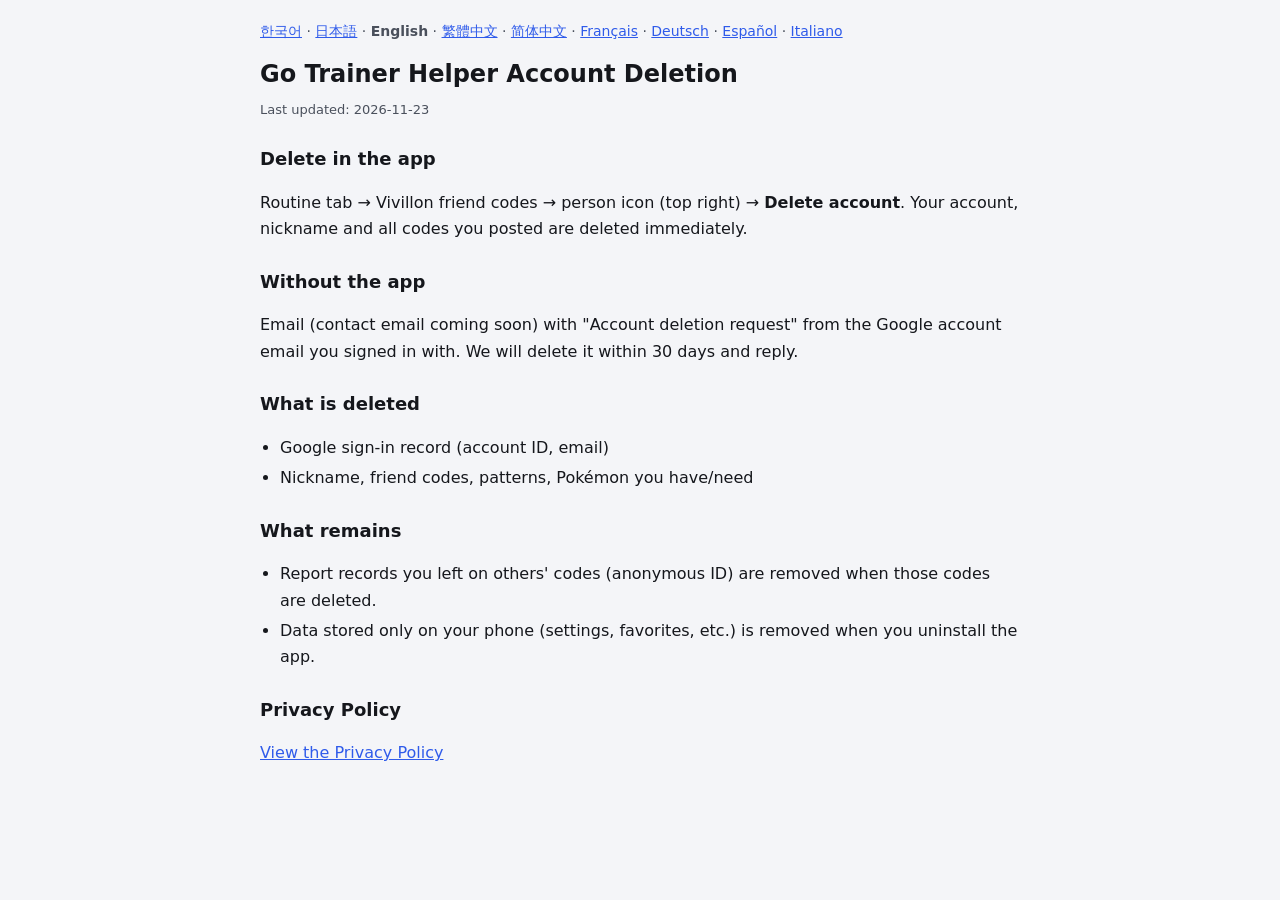
==== docs/delete-account.html @ aec9a299 "개인정보처리방침·계정 삭제 안내 페이지 (9개 언어, GitHub Pages /docs) Co-Authored-By: Claude Opus 5.5 <noreply@anthropic" ====
<!doctype html><html><head><meta charset="utf-8"><meta name="viewport" content="width=device-width,initial-scale=1"><title>Go Trainer Helper</title><link rel="stylesheet" href="style.css"></head><body><div id="app"></div><script src="site.js"></script><script>render({"ko": {"title": "Go Trainer Helper 계정 삭제 안내", "updated": "최종 수정: 2026-11-23", "sections": [["앱에서 바로 지우기", "루틴 탭 → 비비용 친추코드 → 오른쪽 위 사람 아이콘 → <b>계정 삭제</b>. 계정과 닉네임, 올린 모든 친구 코드가 즉시 지워집니다."], ["앱이 없을 때", "로그인에 쓴 구글 계정 이메일로 {mail} 에 \"계정 삭제 요청\"이라고 보내 주세요. 30일 안에 지우고 답장드립니다."], ["지워지는 정보", ["구글 로그인 기록(계정 ID·이메일)", "닉네임, 친구 코드, 무늬, 보유·필요 포켓몬"]], ["남는 정보", ["다른 사람 코드에 남긴 신고 기록(익명 ID)은 그 코드가 지워질 때 함께 지워집니다.", "휴대폰에만 저장된 정보(설정·즐겨찾기 등)는 앱을 지우면 지워집니다."]], ["개인정보처리방침", "<a href=\"privacy.html\">개인정보처리방침 보기</a>"]]}, "en": {"title": "Go Trainer Helper Account Deletion", "updated": "Last updated: 2026-11-23", "sections": [["Delete in the app", "Routine tab → Vivillon friend codes → person icon (top right) → <b>Delete account</b>. Your account, nickname and all codes you posted are deleted immediately."], ["Without the app", "Email {mail} with \"Account deletion request\" from the Google account email you signed in with. We will delete it within 30 days and reply."], ["What is deleted", ["Google sign-in record (account ID, email)", "Nickname, friend codes, patterns, Pokémon you have/need"]], ["What remains", ["Report records you left on others' codes (anonymous ID) are removed when those codes are deleted.", "Data stored only on your phone (settings, favorites, etc.) is removed when you uninstall the app."]], ["Privacy Policy", "<a href=\"privacy.html\">View the Privacy Policy</a>"]]}, "ja": {"title": "Go Trainer Helper アカウント削除のご案内", "updated": "最終更新：2026-11-23", "sections": [["アプリで削除", "ルーティンタブ → ビビヨン用フレンドコード → 右上の人のアイコン → <b>アカウント削除</b>。アカウント、ニックネーム、投稿したすべてのコードがすぐに削除されます。"], ["アプリがない場合", "ログインに使ったGoogleアカウントのメールから {mail} へ「アカウント削除依頼」と送ってください。30日以内に削除してご返信します。"], ["削除される情報", ["Googleログイン記録（アカウントID・メール）", "ニックネーム、フレンドコード、模様、持っている・ほしいポケモン"]], ["残る情報", ["他の人のコードに残した通報記録（匿名ID）は、そのコードが削除されると一緒に消えます。", "端末内だけの情報（設定・お気に入りなど）はアプリを削除すると消えます。"]], ["プライバシーポリシー", "<a href=\"privacy.html\">プライバシーポリシーを見る</a>"]]}, "zh-Hant": {"title": "Go Trainer Helper 帳號刪除說明", "updated": "最後更新：2026-11-23", "sections": [["在應用程式中刪除", "例行公事分頁 → 彩粉蝶好友代碼 → 右上角人像圖示 → <b>刪除帳號</b>。帳號、暱稱與你上傳的所有代碼會立即刪除。"], ["沒有應用程式時", "請用登入時使用的 Google 帳號信箱寄信到 {mail}，主旨寫「刪除帳號申請」。我們會在 30 天內刪除並回覆。"], ["會刪除的資訊", ["Google 登入紀錄（帳號 ID、電子郵件）", "暱稱、好友代碼、花紋、擁有/需要的寶可夢"]], ["會留下的資訊", ["你在他人代碼留下的檢舉紀錄（匿名 ID）會在該代碼刪除時一併刪除。", "只存在手機的資料（設定、我的最愛等）會在刪除應用程式時刪除。"]], ["隱私權政策", "<a href=\"privacy.html\">查看隱私權政策</a>"]]}, "zh-Hans": {"title": "Go Trainer Helper 账号删除说明", "updated": "最后更新：2026-11-23", "sections": [["在应用中删除", "例行事项标签 → 彩粉蝶好友代码 → 右上角人像图标 → <b>删除账号</b>。账号、昵称与你上传的所有代码会立即删除。"], ["没有应用时", "请用登录时使用的 Google 账号邮箱发信到 {mail}，主题写“删除账号申请”。我们会在 30 天内删除并回复。"], ["会删除的信息", ["Google 登录记录（账号 ID、电子邮件）", "昵称、好友代码、花纹、拥有/需要的宝可梦"]], ["会保留的信息", ["你在他人代码留下的举报记录（匿名 ID）会在该代码删除时一并删除。", "只存在手机的数据（设置、收藏等）会在卸载应用时删除。"]], ["隐私政策", "<a href=\"privacy.html\">查看隐私政策</a>"]]}, "fr": {"title": "Go Trainer Helper – Suppression du compte", "updated": "Dernière mise à jour : 23/11/2026", "sections": [["Supprimer dans l'application", "Onglet Routine → Codes ami Prismillon → icône de personne (en haut à droite) → <b>Supprimer le compte</b>. Votre compte, votre pseudo et tous vos codes sont supprimés immédiatement."], ["Sans l'application", "Écrivez à {mail} avec l'objet « Demande de suppression de compte » depuis l'adresse Google utilisée pour la connexion. Nous supprimerons tout sous 30 jours et vous répondrons."], ["Ce qui est supprimé", ["Données de connexion Google (identifiant, e-mail)", "Pseudo, codes ami, motifs, Pokémon possédés/recherchés"]], ["Ce qui reste", ["Les signalements laissés sur les codes d'autres personnes (identifiant anonyme) sont supprimés avec ces codes.", "Les données stockées uniquement sur le téléphone (paramètres, favoris…) sont supprimées en désinstallant l'application."]], ["Politique de confidentialité", "<a href=\"privacy.html\">Voir la politique de confidentialité</a>"]]}, "de": {"title": "Go Trainer Helper – Kontolöschung", "updated": "Zuletzt aktualisiert: 23.11.2026", "sections": [["In der App löschen", "Tab Routine → Vivillon-Freundescodes → Personensymbol (oben rechts) → <b>Konto löschen</b>. Konto, Spitzname und alle veröffentlichten Codes werden sofort gelöscht."], ["Ohne die App", "Schreibe von der E-Mail-Adresse deines Google-Kontos an {mail} mit dem Betreff „Antrag auf Kontolöschung“. Wir löschen alles innerhalb von 30 Tagen und antworten dir."], ["Was gelöscht wird", ["Google-Anmeldedaten (Konto-ID, E-Mail)", "Spitzname, Freundescodes, Muster, Pokémon, die du hast/suchst"]], ["Was bleibt", ["Meldungen bei Codes anderer (anonyme ID) werden mit diesen Codes gelöscht.", "Nur auf dem Handy gespeicherte Daten (Einstellungen, Favoriten usw.) werden beim Deinstallieren gelöscht."]], ["Datenschutzerklärung", "<a href=\"privacy.html\">Datenschutzerklärung ansehen</a>"]]}, "es": {"title": "Go Trainer Helper – Eliminación de cuenta", "updated": "Última actualización: 23/11/2026", "sections": [["Eliminar en la app", "Pestaña Rutina → Códigos de amigo de Vivillon → icono de persona (arriba a la derecha) → <b>Eliminar cuenta</b>. Tu cuenta, tu apodo y todos tus códigos se eliminan al instante."], ["Sin la app", "Escribe a {mail} con el asunto «Solicitud de eliminación de cuenta» desde el correo de la cuenta de Google con la que iniciaste sesión. La eliminaremos en un plazo de 30 días y te responderemos."], ["Qué se elimina", ["Registro de inicio de sesión de Google (ID de cuenta, correo)", "Apodo, códigos de amigo, diseños, Pokémon que tienes/buscas"]], ["Qué queda", ["Las denuncias en códigos de otros (ID anónimo) se borran cuando se eliminan esos códigos.", "Los datos guardados solo en el teléfono (ajustes, favoritos, etc.) se borran al desinstalar la app."]], ["Política de privacidad", "<a href=\"privacy.html\">Ver la política de privacidad</a>"]]}, "it": {"title": "Go Trainer Helper – Eliminazione dell'account", "updated": "Ultimo aggiornamento: 23/11/2026", "sections": [["Eliminare nell'app", "Scheda Routine → Codici amico Vivillon → icona persona (in alto a destra) → <b>Elimina account</b>. Account, nickname e tutti i codici pubblicati vengono eliminati subito."], ["Senza l'app", "Scrivi a {mail} con oggetto «Richiesta di eliminazione account» dall'email dell'account Google usato per l'accesso. Lo elimineremo entro 30 giorni e ti risponderemo."], ["Cosa viene eliminato", ["Dati di accesso Google (ID account, email)", "Nickname, codici amico, motivi, Pokémon che hai/cerchi"]], ["Cosa resta", ["Le segnalazioni sui codici di altri (ID anonimo) vengono eliminate insieme a quei codici.", "I dati salvati solo sul telefono (impostazioni, preferiti ecc.) vengono eliminati disinstallando l'app."]], ["Informativa sulla privacy", "<a href=\"privacy.html\">Leggi l'informativa sulla privacy</a>"]]}});</script></body></html>
---- docs/style.css ----
:root{--bg:#f4f5f8;--card:#fff;--text:#15171c;--sub:#4a505c;--accent:#2f5bea;--line:#e4e6eb}
@media (prefers-color-scheme:dark){:root{--bg:#0f1424;--card:#18213a;--text:#f3f6ff;--sub:#b8c3e3;--accent:#52e5ff;--line:#33426a}}
body{margin:0;background:var(--bg);color:var(--text);font:16px/1.65 system-ui,-apple-system,"Noto Sans KR",sans-serif}
#app{max-width:760px;margin:0 auto;padding:20px 16px 48px}
.langs{font-size:14px;color:var(--sub);margin-bottom:12px}
a{color:var(--accent)}h1{font-size:24px;margin:8px 0 4px}h2{font-size:18px;margin:24px 0 6px}
.upd{color:var(--sub);font-size:13px;margin:0 0 12px}ul{padding-left:20px}li{margin:4px 0}
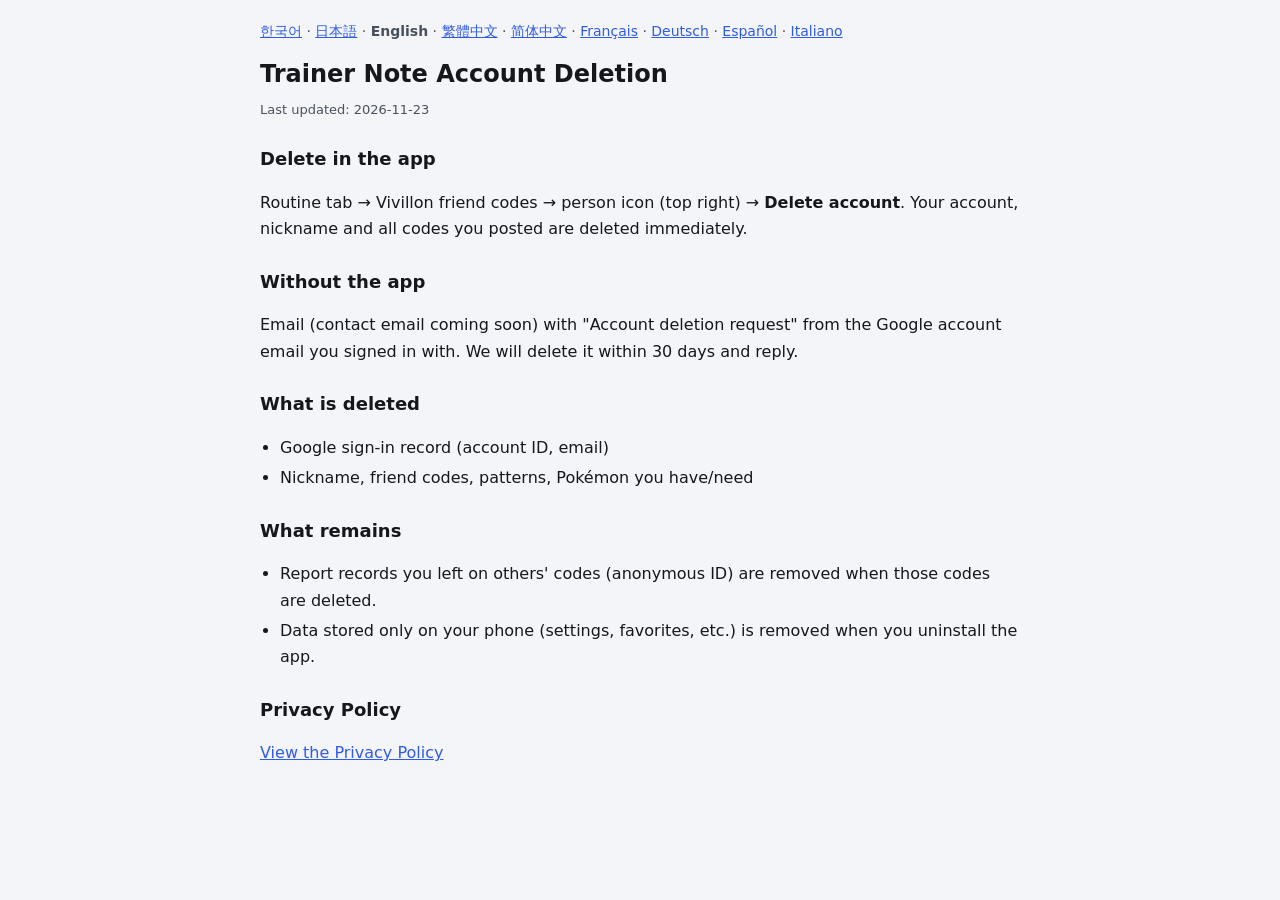
==== commit 4f9f8361: "원격 데이터 갱신 2026-11-23T06:03:02Z" ====
--- a/docs/delete-account.html
+++ b/docs/delete-account.html
@@ -1 +1 @@
-<!doctype html><html><head><meta charset="utf-8"><meta name="viewport" content="width=device-width,initial-scale=1"><title>Go Trainer Helper</title><link rel="stylesheet" href="style.css"></head><body><div id="app"></div><script src="site.js"></script><script>render({"ko": {"title": "Go Trainer Helper 계정 삭제 안내", "updated": "최종 수정: 2026-11-23", "sections": [["앱에서 바로 지우기", "루틴 탭 → 비비용 친추코드 → 오른쪽 위 사람 아이콘 → <b>계정 삭제</b>. 계정과 닉네임, 올린 모든 친구 코드가 즉시 지워집니다."], ["앱이 없을 때", "로그인에 쓴 구글 계정 이메일로 {mail} 에 \"계정 삭제 요청\"이라고 보내 주세요. 30일 안에 지우고 답장드립니다."], ["지워지는 정보", ["구글 로그인 기록(계정 ID·이메일)", "닉네임, 친구 코드, 무늬, 보유·필요 포켓몬"]], ["남는 정보", ["다른 사람 코드에 남긴 신고 기록(익명 ID)은 그 코드가 지워질 때 함께 지워집니다.", "휴대폰에만 저장된 정보(설정·즐겨찾기 등)는 앱을 지우면 지워집니다."]], ["개인정보처리방침", "<a href=\"privacy.html\">개인정보처리방침 보기</a>"]]}, "en": {"title": "Go Trainer Helper Account Deletion", "updated": "Last updated: 2026-11-23", "sections": [["Delete in the app", "Routine tab → Vivillon friend codes → person icon (top right) → <b>Delete account</b>. Your account, nickname and all codes you posted are deleted immediately."], ["Without the app", "Email {mail} with \"Account deletion request\" from the Google account email you signed in with. We will delete it within 30 days and reply."], ["What is deleted", ["Google sign-in record (account ID, email)", "Nickname, friend codes, patterns, Pokémon you have/need"]], ["What remains", ["Report records you left on others' codes (anonymous ID) are removed when those codes are deleted.", "Data stored only on your phone (settings, favorites, etc.) is removed when you uninstall the app."]], ["Privacy Policy", "<a href=\"privacy.html\">View the Privacy Policy</a>"]]}, "ja": {"title": "Go Trainer Helper アカウント削除のご案内", "updated": "最終更新：2026-11-23", "sections": [["アプリで削除", "ルーティンタブ → ビビヨン用フレンドコード → 右上の人のアイコン → <b>アカウント削除</b>。アカウント、ニックネーム、投稿したすべてのコードがすぐに削除されます。"], ["アプリがない場合", "ログインに使ったGoogleアカウントのメールから {mail} へ「アカウント削除依頼」と送ってください。30日以内に削除してご返信します。"], ["削除される情報", ["Googleログイン記録（アカウントID・メール）", "ニックネーム、フレンドコード、模様、持っている・ほしいポケモン"]], ["残る情報", ["他の人のコードに残した通報記録（匿名ID）は、そのコードが削除されると一緒に消えます。", "端末内だけの情報（設定・お気に入りなど）はアプリを削除すると消えます。"]], ["プライバシーポリシー", "<a href=\"privacy.html\">プライバシーポリシーを見る</a>"]]}, "zh-Hant": {"title": "Go Trainer Helper 帳號刪除說明", "updated": "最後更新：2026-11-23", "sections": [["在應用程式中刪除", "例行公事分頁 → 彩粉蝶好友代碼 → 右上角人像圖示 → <b>刪除帳號</b>。帳號、暱稱與你上傳的所有代碼會立即刪除。"], ["沒有應用程式時", "請用登入時使用的 Google 帳號信箱寄信到 {mail}，主旨寫「刪除帳號申請」。我們會在 30 天內刪除並回覆。"], ["會刪除的資訊", ["Google 登入紀錄（帳號 ID、電子郵件）", "暱稱、好友代碼、花紋、擁有/需要的寶可夢"]], ["會留下的資訊", ["你在他人代碼留下的檢舉紀錄（匿名 ID）會在該代碼刪除時一併刪除。", "只存在手機的資料（設定、我的最愛等）會在刪除應用程式時刪除。"]], ["隱私權政策", "<a href=\"privacy.html\">查看隱私權政策</a>"]]}, "zh-Hans": {"title": "Go Trainer Helper 账号删除说明", "updated": "最后更新：2026-11-23", "sections": [["在应用中删除", "例行事项标签 → 彩粉蝶好友代码 → 右上角人像图标 → <b>删除账号</b>。账号、昵称与你上传的所有代码会立即删除。"], ["没有应用时", "请用登录时使用的 Google 账号邮箱发信到 {mail}，主题写“删除账号申请”。我们会在 30 天内删除并回复。"], ["会删除的信息", ["Google 登录记录（账号 ID、电子邮件）", "昵称、好友代码、花纹、拥有/需要的宝可梦"]], ["会保留的信息", ["你在他人代码留下的举报记录（匿名 ID）会在该代码删除时一并删除。", "只存在手机的数据（设置、收藏等）会在卸载应用时删除。"]], ["隐私政策", "<a href=\"privacy.html\">查看隐私政策</a>"]]}, "fr": {"title": "Go Trainer Helper – Suppression du compte", "updated": "Dernière mise à jour : 23/11/2026", "sections": [["Supprimer dans l'application", "Onglet Routine → Codes ami Prismillon → icône de personne (en haut à droite) → <b>Supprimer le compte</b>. Votre compte, votre pseudo et tous vos codes sont supprimés immédiatement."], ["Sans l'application", "Écrivez à {mail} avec l'objet « Demande de suppression de compte » depuis l'adresse Google utilisée pour la connexion. Nous supprimerons tout sous 30 jours et vous répondrons."], ["Ce qui est supprimé", ["Données de connexion Google (identifiant, e-mail)", "Pseudo, codes ami, motifs, Pokémon possédés/recherchés"]], ["Ce qui reste", ["Les signalements laissés sur les codes d'autres personnes (identifiant anonyme) sont supprimés avec ces codes.", "Les données stockées uniquement sur le téléphone (paramètres, favoris…) sont supprimées en désinstallant l'application."]], ["Politique de confidentialité", "<a href=\"privacy.html\">Voir la politique de confidentialité</a>"]]}, "de": {"title": "Go Trainer Helper – Kontolöschung", "updated": "Zuletzt aktualisiert: 23.11.2026", "sections": [["In der App löschen", "Tab Routine → Vivillon-Freundescodes → Personensymbol (oben rechts) → <b>Konto löschen</b>. Konto, Spitzname und alle veröffentlichten Codes werden sofort gelöscht."], ["Ohne die App", "Schreibe von der E-Mail-Adresse deines Google-Kontos an {mail} mit dem Betreff „Antrag auf Kontolöschung“. Wir löschen alles innerhalb von 30 Tagen und antworten dir."], ["Was gelöscht wird", ["Google-Anmeldedaten (Konto-ID, E-Mail)", "Spitzname, Freundescodes, Muster, Pokémon, die du hast/suchst"]], ["Was bleibt", ["Meldungen bei Codes anderer (anonyme ID) werden mit diesen Codes gelöscht.", "Nur auf dem Handy gespeicherte Daten (Einstellungen, Favoriten usw.) werden beim Deinstallieren gelöscht."]], ["Datenschutzerklärung", "<a href=\"privacy.html\">Datenschutzerklärung ansehen</a>"]]}, "es": {"title": "Go Trainer Helper – Eliminación de cuenta", "updated": "Última actualización: 23/11/2026", "sections": [["Eliminar en la app", "Pestaña Rutina → Códigos de amigo de Vivillon → icono de persona (arriba a la derecha) → <b>Eliminar cuenta</b>. Tu cuenta, tu apodo y todos tus códigos se eliminan al instante."], ["Sin la app", "Escribe a {mail} con el asunto «Solicitud de eliminación de cuenta» desde el correo de la cuenta de Google con la que iniciaste sesión. La eliminaremos en un plazo de 30 días y te responderemos."], ["Qué se elimina", ["Registro de inicio de sesión de Google (ID de cuenta, correo)", "Apodo, códigos de amigo, diseños, Pokémon que tienes/buscas"]], ["Qué queda", ["Las denuncias en códigos de otros (ID anónimo) se borran cuando se eliminan esos códigos.", "Los datos guardados solo en el teléfono (ajustes, favoritos, etc.) se borran al desinstalar la app."]], ["Política de privacidad", "<a href=\"privacy.html\">Ver la política de privacidad</a>"]]}, "it": {"title": "Go Trainer Helper – Eliminazione dell'account", "updated": "Ultimo aggiornamento: 23/11/2026", "sections": [["Eliminare nell'app", "Scheda Routine → Codici amico Vivillon → icona persona (in alto a destra) → <b>Elimina account</b>. Account, nickname e tutti i codici pubblicati vengono eliminati subito."], ["Senza l'app", "Scrivi a {mail} con oggetto «Richiesta di eliminazione account» dall'email dell'account Google usato per l'accesso. Lo elimineremo entro 30 giorni e ti risponderemo."], ["Cosa viene eliminato", ["Dati di accesso Google (ID account, email)", "Nickname, codici amico, motivi, Pokémon che hai/cerchi"]], ["Cosa resta", ["Le segnalazioni sui codici di altri (ID anonimo) vengono eliminate insieme a quei codici.", "I dati salvati solo sul telefono (impostazioni, preferiti ecc.) vengono eliminati disinstallando l'app."]], ["Informativa sulla privacy", "<a href=\"privacy.html\">Leggi l'informativa sulla privacy</a>"]]}});</script></body></html>
+<!doctype html><html><head><meta charset="utf-8"><meta name="viewport" content="width=device-width,initial-scale=1"><title>Trainer Note</title><link rel="stylesheet" href="style.css"></head><body><div id="app"></div><script src="site.js"></script><script>render({"ko": {"title": "트레이너 노트 계정 삭제 안내", "updated": "최종 수정: 2026-11-23", "sections": [["앱에서 바로 지우기", "루틴 탭 → 비비용 친추코드 → 오른쪽 위 사람 아이콘 → <b>계정 삭제</b>. 계정과 닉네임, 올린 모든 친구 코드가 즉시 지워집니다."], ["앱이 없을 때", "로그인에 쓴 구글 계정 이메일로 {mail} 에 \"계정 삭제 요청\"이라고 보내 주세요. 30일 안에 지우고 답장드립니다."], ["지워지는 정보", ["구글 로그인 기록(계정 ID·이메일)", "닉네임, 친구 코드, 무늬, 보유·필요 포켓몬"]], ["남는 정보", ["다른 사람 코드에 남긴 신고 기록(익명 ID)은 그 코드가 지워질 때 함께 지워집니다.", "휴대폰에만 저장된 정보(설정·즐겨찾기 등)는 앱을 지우면 지워집니다."]], ["개인정보처리방침", "<a href=\"privacy.html\">개인정보처리방침 보기</a>"]]}, "en": {"title": "Trainer Note Account Deletion", "updated": "Last updated: 2026-11-23", "sections": [["Delete in the app", "Routine tab → Vivillon friend codes → person icon (top right) → <b>Delete account</b>. Your account, nickname and all codes you posted are deleted immediately."], ["Without the app", "Email {mail} with \"Account deletion request\" from the Google account email you signed in with. We will delete it within 30 days and reply."], ["What is deleted", ["Google sign-in record (account ID, email)", "Nickname, friend codes, patterns, Pokémon you have/need"]], ["What remains", ["Report records you left on others' codes (anonymous ID) are removed when those codes are deleted.", "Data stored only on your phone (settings, favorites, etc.) is removed when you uninstall the app."]], ["Privacy Policy", "<a href=\"privacy.html\">View the Privacy Policy</a>"]]}, "ja": {"title": "Trainer Note アカウント削除のご案内", "updated": "最終更新：2026-11-23", "sections": [["アプリで削除", "ルーティンタブ → ビビヨン用フレンドコード → 右上の人のアイコン → <b>アカウント削除</b>。アカウント、ニックネーム、投稿したすべてのコードがすぐに削除されます。"], ["アプリがない場合", "ログインに使ったGoogleアカウントのメールから {mail} へ「アカウント削除依頼」と送ってください。30日以内に削除してご返信します。"], ["削除される情報", ["Googleログイン記録（アカウントID・メール）", "ニックネーム、フレンドコード、模様、持っている・ほしいポケモン"]], ["残る情報", ["他の人のコードに残した通報記録（匿名ID）は、そのコードが削除されると一緒に消えます。", "端末内だけの情報（設定・お気に入りなど）はアプリを削除すると消えます。"]], ["プライバシーポリシー", "<a href=\"privacy.html\">プライバシーポリシーを見る</a>"]]}, "zh-Hant": {"title": "Trainer Note 帳號刪除說明", "updated": "最後更新：2026-11-23", "sections": [["在應用程式中刪除", "例行公事分頁 → 彩粉蝶好友代碼 → 右上角人像圖示 → <b>刪除帳號</b>。帳號、暱稱與你上傳的所有代碼會立即刪除。"], ["沒有應用程式時", "請用登入時使用的 Google 帳號信箱寄信到 {mail}，主旨寫「刪除帳號申請」。我們會在 30 天內刪除並回覆。"], ["會刪除的資訊", ["Google 登入紀錄（帳號 ID、電子郵件）", "暱稱、好友代碼、花紋、擁有/需要的寶可夢"]], ["會留下的資訊", ["你在他人代碼留下的檢舉紀錄（匿名 ID）會在該代碼刪除時一併刪除。", "只存在手機的資料（設定、我的最愛等）會在刪除應用程式時刪除。"]], ["隱私權政策", "<a href=\"privacy.html\">查看隱私權政策</a>"]]}, "zh-Hans": {"title": "Trainer Note 账号删除说明", "updated": "最后更新：2026-11-23", "sections": [["在应用中删除", "例行事项标签 → 彩粉蝶好友代码 → 右上角人像图标 → <b>删除账号</b>。账号、昵称与你上传的所有代码会立即删除。"], ["没有应用时", "请用登录时使用的 Google 账号邮箱发信到 {mail}，主题写“删除账号申请”。我们会在 30 天内删除并回复。"], ["会删除的信息", ["Google 登录记录（账号 ID、电子邮件）", "昵称、好友代码、花纹、拥有/需要的宝可梦"]], ["会保留的信息", ["你在他人代码留下的举报记录（匿名 ID）会在该代码删除时一并删除。", "只存在手机的数据（设置、收藏等）会在卸载应用时删除。"]], ["隐私政策", "<a href=\"privacy.html\">查看隐私政策</a>"]]}, "fr": {"title": "Trainer Note – Suppression du compte", "updated": "Dernière mise à jour : 23/11/2026", "sections": [["Supprimer dans l'application", "Onglet Routine → Codes ami Prismillon → icône de personne (en haut à droite) → <b>Supprimer le compte</b>. Votre compte, votre pseudo et tous vos codes sont supprimés immédiatement."], ["Sans l'application", "Écrivez à {mail} avec l'objet « Demande de suppression de compte » depuis l'adresse Google utilisée pour la connexion. Nous supprimerons tout sous 30 jours et vous répondrons."], ["Ce qui est supprimé", ["Données de connexion Google (identifiant, e-mail)", "Pseudo, codes ami, motifs, Pokémon possédés/recherchés"]], ["Ce qui reste", ["Les signalements laissés sur les codes d'autres personnes (identifiant anonyme) sont supprimés avec ces codes.", "Les données stockées uniquement sur le téléphone (paramètres, favoris…) sont supprimées en désinstallant l'application."]], ["Politique de confidentialité", "<a href=\"privacy.html\">Voir la politique de confidentialité</a>"]]}, "de": {"title": "Trainer Note – Kontolöschung", "updated": "Zuletzt aktualisiert: 23.11.2026", "sections": [["In der App löschen", "Tab Routine → Vivillon-Freundescodes → Personensymbol (oben rechts) → <b>Konto löschen</b>. Konto, Spitzname und alle veröffentlichten Codes werden sofort gelöscht."], ["Ohne die App", "Schreibe von der E-Mail-Adresse deines Google-Kontos an {mail} mit dem Betreff „Antrag auf Kontolöschung“. Wir löschen alles innerhalb von 30 Tagen und antworten dir."], ["Was gelöscht wird", ["Google-Anmeldedaten (Konto-ID, E-Mail)", "Spitzname, Freundescodes, Muster, Pokémon, die du hast/suchst"]], ["Was bleibt", ["Meldungen bei Codes anderer (anonyme ID) werden mit diesen Codes gelöscht.", "Nur auf dem Handy gespeicherte Daten (Einstellungen, Favoriten usw.) werden beim Deinstallieren gelöscht."]], ["Datenschutzerklärung", "<a href=\"privacy.html\">Datenschutzerklärung ansehen</a>"]]}, "es": {"title": "Trainer Note – Eliminación de cuenta", "updated": "Última actualización: 23/11/2026", "sections": [["Eliminar en la app", "Pestaña Rutina → Códigos de amigo de Vivillon → icono de persona (arriba a la derecha) → <b>Eliminar cuenta</b>. Tu cuenta, tu apodo y todos tus códigos se eliminan al instante."], ["Sin la app", "Escribe a {mail} con el asunto «Solicitud de eliminación de cuenta» desde el correo de la cuenta de Google con la que iniciaste sesión. La eliminaremos en un plazo de 30 días y te responderemos."], ["Qué se elimina", ["Registro de inicio de sesión de Google (ID de cuenta, correo)", "Apodo, códigos de amigo, diseños, Pokémon que tienes/buscas"]], ["Qué queda", ["Las denuncias en códigos de otros (ID anónimo) se borran cuando se eliminan esos códigos.", "Los datos guardados solo en el teléfono (ajustes, favoritos, etc.) se borran al desinstalar la app."]], ["Política de privacidad", "<a href=\"privacy.html\">Ver la política de privacidad</a>"]]}, "it": {"title": "Trainer Note – Eliminazione dell'account", "updated": "Ultimo aggiornamento: 23/11/2026", "sections": [["Eliminare nell'app", "Scheda Routine → Codici amico Vivillon → icona persona (in alto a destra) → <b>Elimina account</b>. Account, nickname e tutti i codici pubblicati vengono eliminati subito."], ["Senza l'app", "Scrivi a {mail} con oggetto «Richiesta di eliminazione account» dall'email dell'account Google usato per l'accesso. Lo elimineremo entro 30 giorni e ti risponderemo."], ["Cosa viene eliminato", ["Dati di accesso Google (ID account, email)", "Nickname, codici amico, motivi, Pokémon che hai/cerchi"]], ["Cosa resta", ["Le segnalazioni sui codici di altri (ID anonimo) vengono eliminate insieme a quei codici.", "I dati salvati solo sul telefono (impostazioni, preferiti ecc.) vengono eliminati disinstallando l'app."]], ["Informativa sulla privacy", "<a href=\"privacy.html\">Leggi l'informativa sulla privacy</a>"]]}});</script></body></html>
